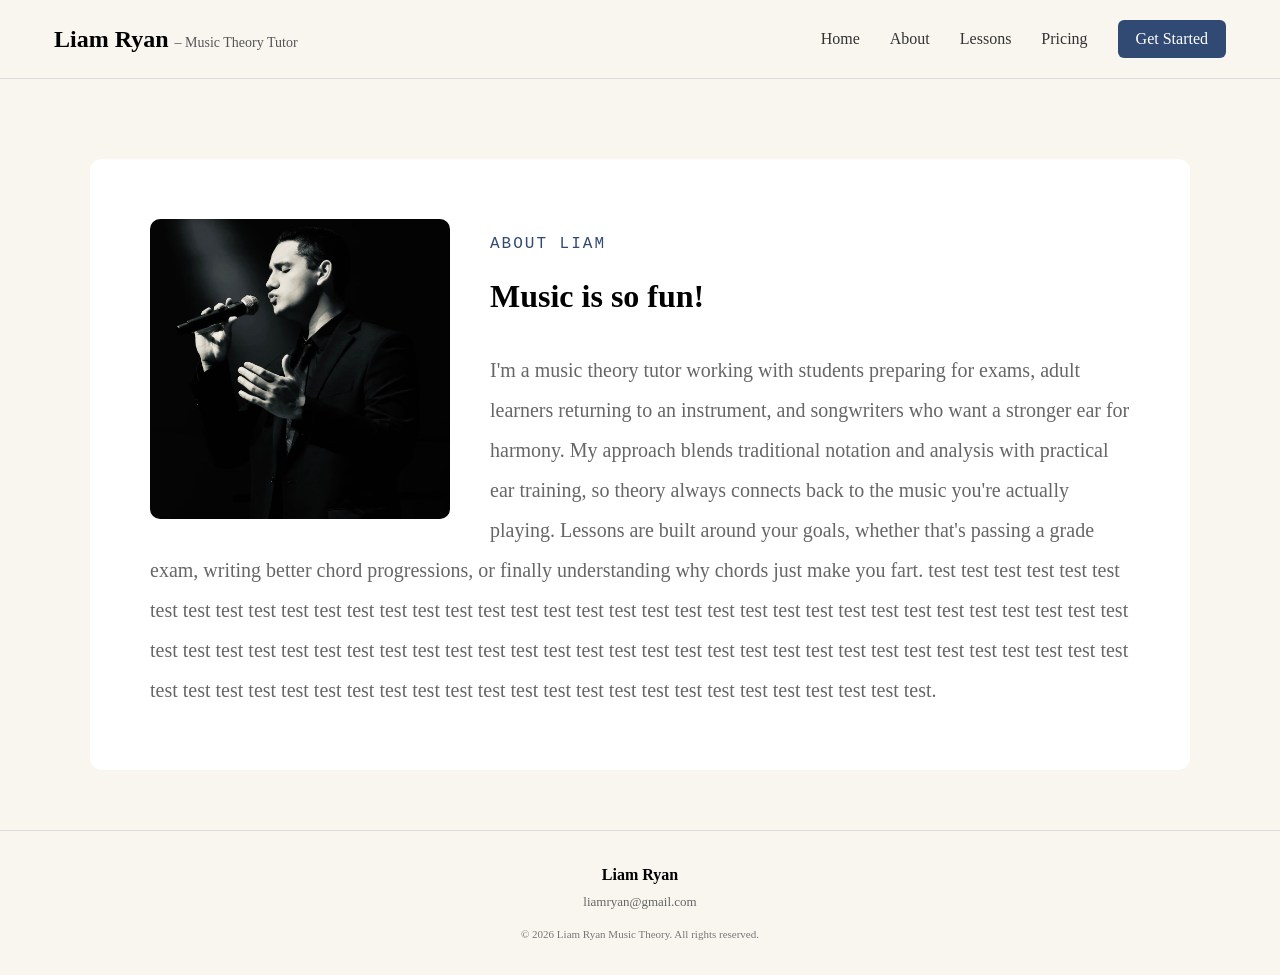
==== about.html @ 8f5fe886 "Seperate pages" ====
<!DOCTYPE html>
<html lang="en">

<head>
    <meta charset="UTF-8">
    <meta name="viewport" content="width=device-width, initial-scale=1.0">

    <title>About | LiamRyanMusic</title>

    <link rel="icon" type="image/png" href="images/favicon.png">

    <link rel="stylesheet" href="css/base.css">
    <link rel="stylesheet" href="css/header.css">
    <link rel="stylesheet" href="css/footer.css">
    <link rel="stylesheet" href="css/about.css">

</head>

<body>

    <div id="header-placeholder"></div>

    <main>

        <section class="about-section">

            <div class="about-box">

                <img class="about-photo" src="images/liam.jpeg" alt="Liam Ryan">

                <p class="about-label">
                    ABOUT LIAM
                </p>

                <h2 class="about-title">
                    Music is so fun!
                </h2>

                <p class="about-description">
                    I'm a music theory tutor working with students preparing for exams,
                    adult learners returning to an instrument, and songwriters who want
                    a stronger ear for harmony. My approach blends traditional notation
                    and analysis with practical ear training, so theory always connects
                    back to the music you're actually playing. Lessons are built around
                    your goals, whether that's passing a grade exam, writing better chord
                    progressions, or finally understanding why chords just make you fart.
                    test test test test test test test test test test test test test test test
                    test test test test test test test test test test test test test test test
                    test test test test test test test test test test test test test test test
                    test test test test test test test test test test test test test test test
                    test test test test test test test test test test test test test test test
                    test test test test test test test test test test test test test test test.
                </p>

            </div>

        </section>

    </main>

    <div id="footer-placeholder"></div>

    <script src="js/header.js"></script>
    <script src="js/footer.js"></script>

</body>

</html>
---- css/base.css ----
* {
    box-sizing: border-box;
}

body {
    background-color: #f9f6f0;
    margin: 0;
    font-family: Georgia, serif;
}

main {
    display: flex;
    flex-direction: column;
    align-items: center;
    margin-top: 80px;
}

.page {
    max-width: 1400px;
    margin: 0 auto;
    padding: 24px 48px;
}

hr {
    width: 100%;
    border: none;
    height: 1px;
    background-color: #ddd;
    margin: 80px 0;
}
---- css/header.css ----
header {
    display: flex;
    align-items: center;
    justify-content: space-between;

    padding: 20px 54px;
    border-bottom: 1px solid #ddd;
}

.name {
    font-size: 24px;
    font-weight: bold;
}

.subtitle {
    font-size: 14px;
    color: #555555;
    margin-left: 2px;
}

.navigation {
    display: flex;
    align-items: center;
    gap: 30px;
}

.navigation a {
    text-decoration: none;
    color: #333;
    font-size: 16px;
}

.navigation a:hover {
    color: #314A74;
}

.navigation .nav-button {
    background-color: #314A74;
    color: white;

    padding: 10px 18px;
    border-radius: 6px;
}

.navigation .nav-button:hover {
    background-color: #3d5a8c;
    color: white;
}
---- css/footer.css ----
footer {
    width: 100%;
    padding: 35px 20px;
    margin-top: 60px;
    border-top: 1px solid #ddd;
}

.footer-content {
    display: flex;
    flex-direction: column;

    align-items: center;
    text-align: center;
}

.footer-name {
    margin: 0 0 10px 0;

    font-size: 16px;
    font-weight: bold;
}

.footer-email {
    color: #666;
    text-decoration: none;

    font-size: 13px;

    margin-bottom: 18px;
}

.footer-email:hover {
    color: #314A74;
}

.footer-copyright {
    margin: 0;

    font-size: 11px;
    color: #777;
}
---- css/about.css ----
.about-section {
    width: 100%;
    max-width: 1100px;
    margin: 0 auto;
}

.about-box {
    width: 100%;
    background-color: white;
    border-radius: 12px;
    padding: 60px;
    overflow: auto;
}

.about-photo {
    width: 300px;
    height: 300px;
    object-fit: cover;
    border-radius: 10px;
    float: left;
    margin-right: 40px;
    margin-bottom: 0px;
}

.about-title {
    font-size: 32px;
    font-weight: bold;
    margin: 0;
}

.about-label {
    font-family: "Courier New", monospace;
    font-size: 16px;
    color: #314A74;
    letter-spacing: 2px;
    margin-bottom: 25px;
}

.about-description {
    font-size: 20px;
    color: #666666;
    line-height: 2;
    margin: 35px 0 0 0;
}
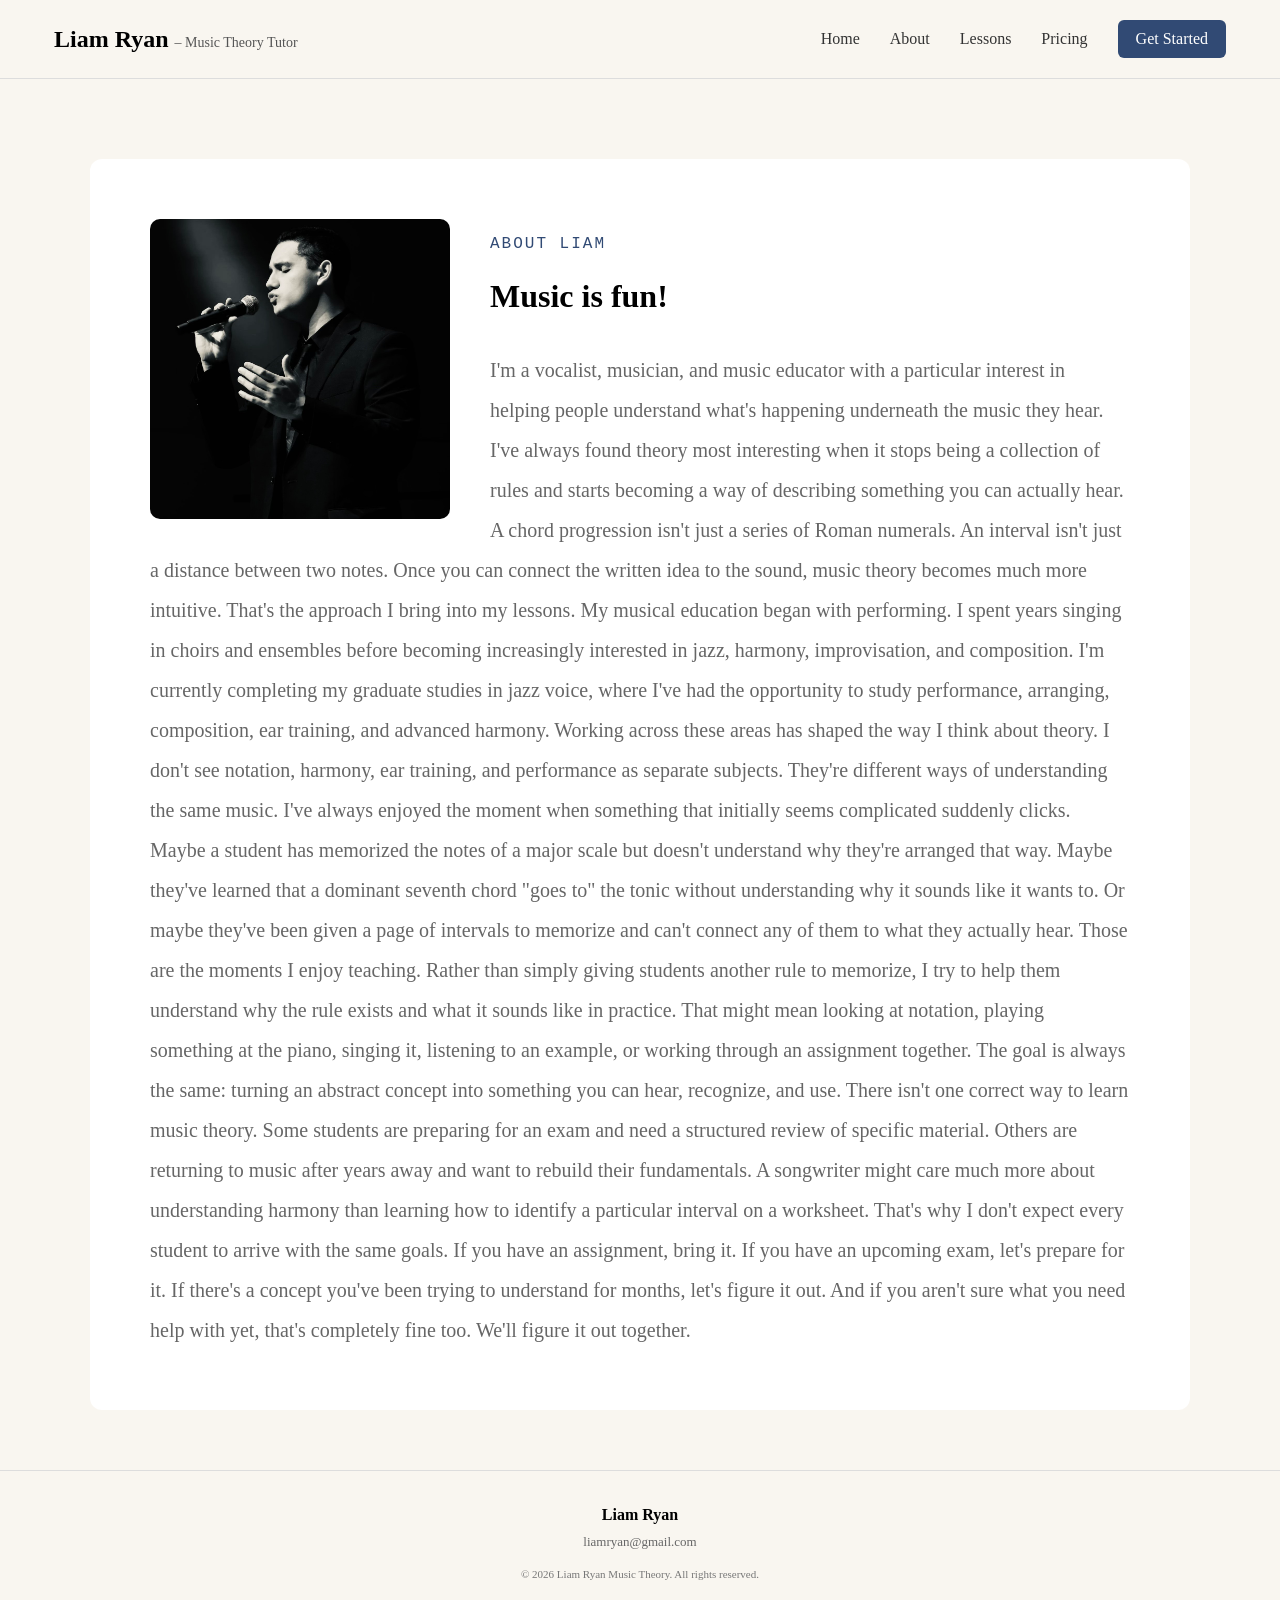
==== commit 6d0a2c6c: "No more farting" ====
--- a/about.html
+++ b/about.html
@@ -33,23 +33,26 @@
                 </p>
 
                 <h2 class="about-title">
-                    Music is so fun!
+                    Music is fun!
                 </h2>
 
                 <p class="about-description">
-                    I'm a music theory tutor working with students preparing for exams,
-                    adult learners returning to an instrument, and songwriters who want
-                    a stronger ear for harmony. My approach blends traditional notation
-                    and analysis with practical ear training, so theory always connects
-                    back to the music you're actually playing. Lessons are built around
-                    your goals, whether that's passing a grade exam, writing better chord
-                    progressions, or finally understanding why chords just make you fart.
-                    test test test test test test test test test test test test test test test
-                    test test test test test test test test test test test test test test test
-                    test test test test test test test test test test test test test test test
-                    test test test test test test test test test test test test test test test
-                    test test test test test test test test test test test test test test test
-                    test test test test test test test test test test test test test test test.
+                    I'm a vocalist, musician, and music educator with a particular interest in helping people understand what's happening underneath the music they hear.
+I've always found theory most interesting when it stops being a collection of rules and starts becoming a way of describing something you can actually hear. A chord progression isn't just a series of Roman numerals. An interval isn't just a distance between two notes. Once you can connect the written idea to the sound, music theory becomes much more intuitive.
+That's the approach I bring into my lessons. My musical education began with performing. I spent years singing in choirs and ensembles before becoming increasingly interested in jazz, harmony, improvisation, and composition.
+I'm currently completing my graduate studies in jazz voice, where I've had the opportunity to study performance, arranging, composition, ear training, and advanced harmony.
+Working across these areas has shaped the way I think about theory. I don't see notation, harmony, ear training, and performance as separate subjects. They're different ways of understanding the same music. I've always enjoyed the moment when something that initially seems complicated suddenly clicks.
+Maybe a student has memorized the notes of a major scale but doesn't understand why they're arranged that way. Maybe they've learned that a dominant seventh chord "goes to" the tonic without understanding why it sounds like it wants to. Or maybe they've been given a page of intervals to memorize and can't connect any of them to what they actually hear.
+Those are the moments I enjoy teaching.
+Rather than simply giving students another rule to memorize, I try to help them understand why the rule exists and what it sounds like in practice.
+That might mean looking at notation, playing something at the piano, singing it, listening to an example, or working through an assignment together. The goal is always the same: turning an abstract concept into something you can hear, recognize, and use. There isn't one correct way to learn music theory.
+Some students are preparing for an exam and need a structured review of specific material. Others are returning to music after years away and want to rebuild their fundamentals. A songwriter might care much more about understanding harmony than learning how to identify a particular interval on a worksheet.
+That's why I don't expect every student to arrive with the same goals.
+If you have an assignment, bring it.
+If you have an upcoming exam, let's prepare for it.
+If there's a concept you've been trying to understand for months, let's figure it out.
+And if you aren't sure what you need help with yet, that's completely fine too.
+We'll figure it out together.
                 </p>
 
             </div>
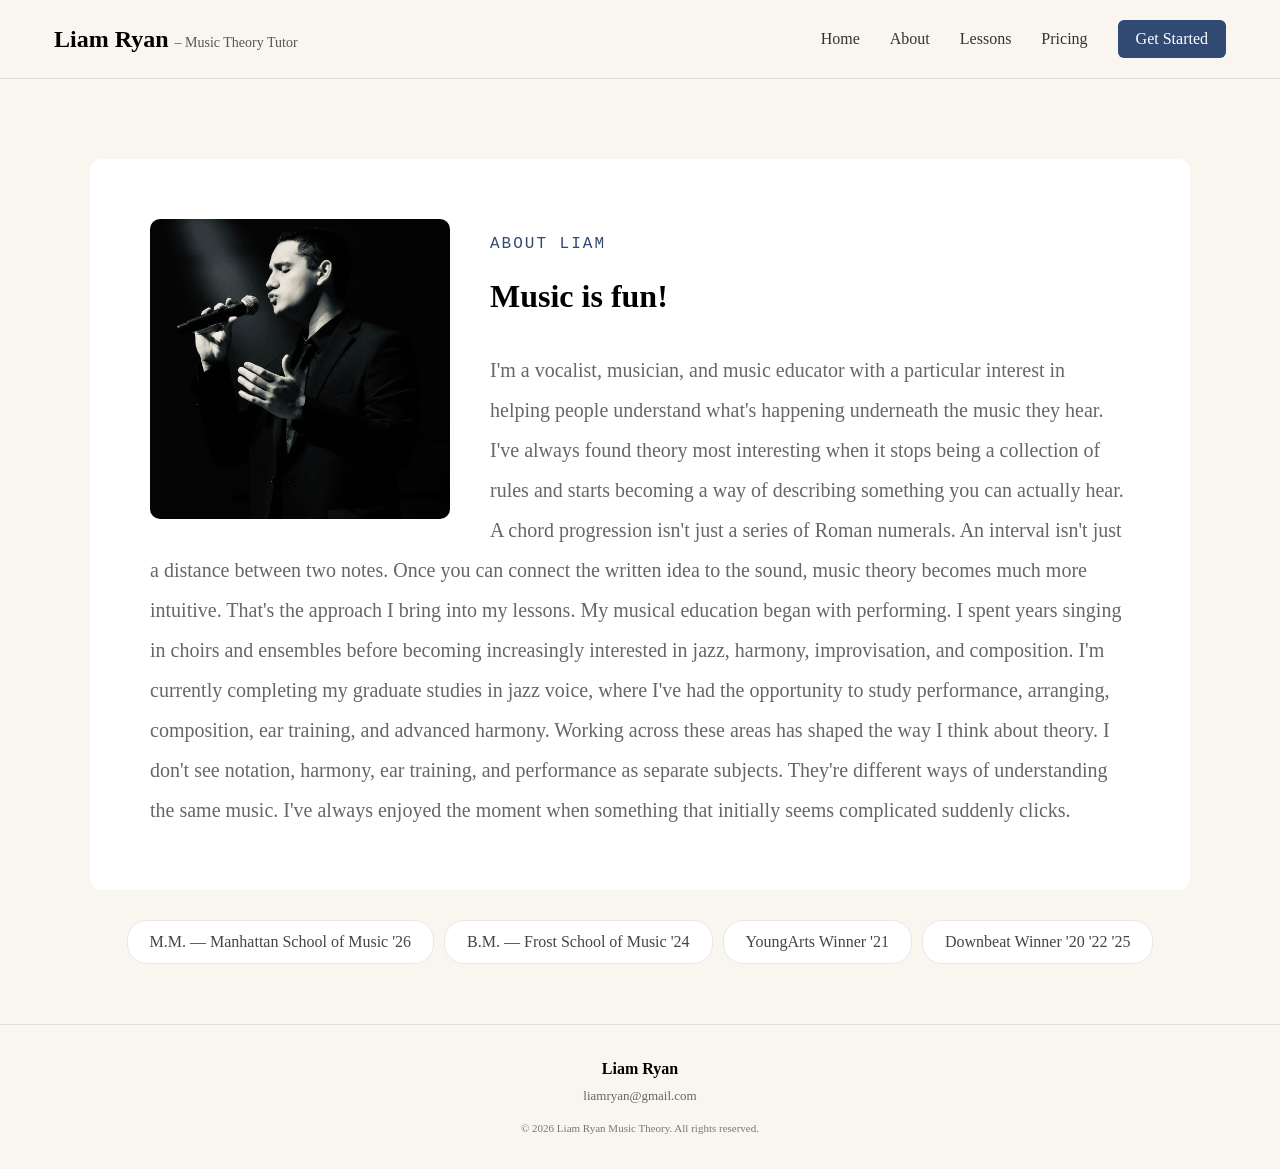
==== commit 98ace6ec: "Oh it's all coming together" ====
--- a/about.html
+++ b/about.html
@@ -37,23 +37,34 @@
                 </h2>
 
                 <p class="about-description">
-                    I'm a vocalist, musician, and music educator with a particular interest in helping people understand what's happening underneath the music they hear.
-I've always found theory most interesting when it stops being a collection of rules and starts becoming a way of describing something you can actually hear. A chord progression isn't just a series of Roman numerals. An interval isn't just a distance between two notes. Once you can connect the written idea to the sound, music theory becomes much more intuitive.
-That's the approach I bring into my lessons. My musical education began with performing. I spent years singing in choirs and ensembles before becoming increasingly interested in jazz, harmony, improvisation, and composition.
-I'm currently completing my graduate studies in jazz voice, where I've had the opportunity to study performance, arranging, composition, ear training, and advanced harmony.
-Working across these areas has shaped the way I think about theory. I don't see notation, harmony, ear training, and performance as separate subjects. They're different ways of understanding the same music. I've always enjoyed the moment when something that initially seems complicated suddenly clicks.
-Maybe a student has memorized the notes of a major scale but doesn't understand why they're arranged that way. Maybe they've learned that a dominant seventh chord "goes to" the tonic without understanding why it sounds like it wants to. Or maybe they've been given a page of intervals to memorize and can't connect any of them to what they actually hear.
-Those are the moments I enjoy teaching.
-Rather than simply giving students another rule to memorize, I try to help them understand why the rule exists and what it sounds like in practice.
-That might mean looking at notation, playing something at the piano, singing it, listening to an example, or working through an assignment together. The goal is always the same: turning an abstract concept into something you can hear, recognize, and use. There isn't one correct way to learn music theory.
-Some students are preparing for an exam and need a structured review of specific material. Others are returning to music after years away and want to rebuild their fundamentals. A songwriter might care much more about understanding harmony than learning how to identify a particular interval on a worksheet.
-That's why I don't expect every student to arrive with the same goals.
-If you have an assignment, bring it.
-If you have an upcoming exam, let's prepare for it.
-If there's a concept you've been trying to understand for months, let's figure it out.
-And if you aren't sure what you need help with yet, that's completely fine too.
-We'll figure it out together.
+                    I'm a vocalist, musician, and music educator with a particular interest in helping people understand
+                    what's happening underneath the music they hear.
+                    I've always found theory most interesting when it stops being a collection of rules and starts
+                    becoming a way of describing something you can actually hear. A chord progression isn't just a
+                    series of Roman numerals. An interval isn't just a distance between two notes. Once you can connect
+                    the written idea to the sound, music theory becomes much more intuitive.
+                    That's the approach I bring into my lessons. My musical education began with performing. I spent
+                    years singing in choirs and ensembles before becoming increasingly interested in jazz, harmony,
+                    improvisation, and composition.
+                    I'm currently completing my graduate studies in jazz voice, where I've had the opportunity to study
+                    performance, arranging, composition, ear training, and advanced harmony.
+                    Working across these areas has shaped the way I think about theory. I don't see notation, harmony,
+                    ear training, and performance as separate subjects. They're different ways of understanding the same
+                    music. I've always enjoyed the moment when something that initially seems complicated suddenly
+                    clicks.
                 </p>
+
+            </div>
+
+            <div class="about-qualifications">
+
+                <div class="qualification">M.M. — Manhattan School of Music '26</div>
+
+                <div class="qualification">B.M. — Frost School of Music '24</div>
+
+                <div class="qualification">YoungArts Winner '21</div>
+
+                <div class="qualification">Downbeat Winner '20 '22 '25</div>
 
             </div>
 
--- a/css/about.css
+++ b/css/about.css
@@ -41,4 +41,23 @@
     color: #666666;
     line-height: 2;
     margin: 35px 0 0 0;
+}
+
+.about-qualifications {
+    display: flex;
+    flex-wrap: wrap;
+    justify-content: center;
+    gap: 10px;
+
+    margin-top: 30px;
+}
+
+.qualification {
+    padding: 12px 22px;
+    background-color: white;
+    border: 1px solid #e8e8e8;
+    border-radius: 20px;
+    font-size: 16px;
+    color: #444;
+    white-space: nowrap;
 }
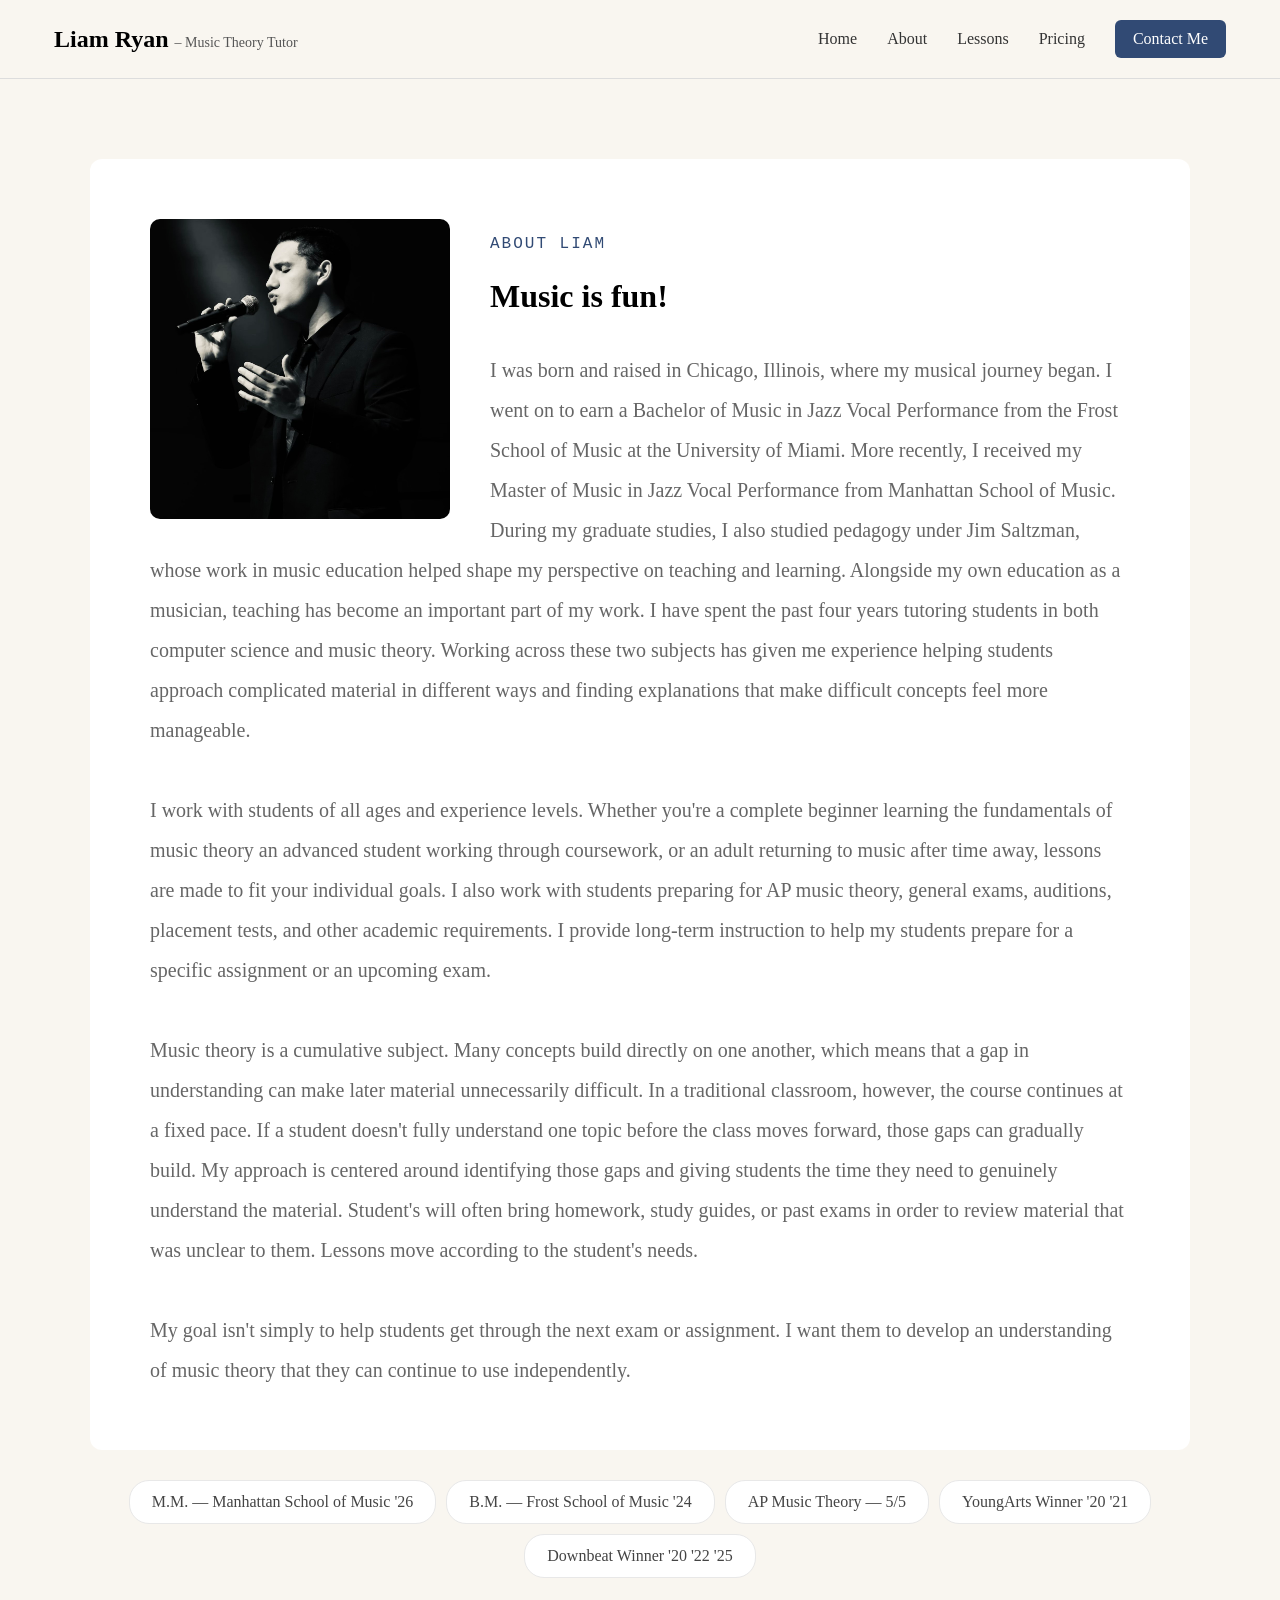
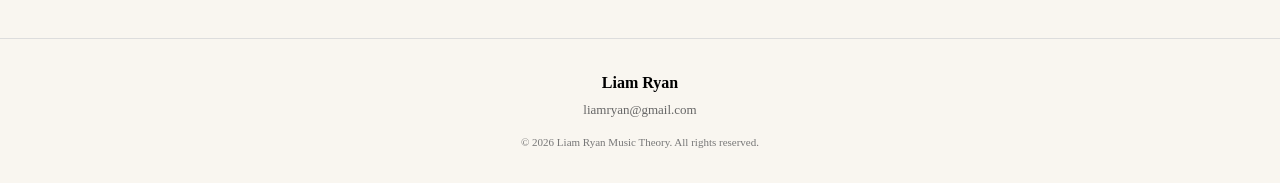
==== commit 181f92d0: "vars version" ====
--- a/about.html
+++ b/about.html
@@ -9,6 +9,7 @@
 
     <link rel="icon" type="image/png" href="images/favicon.png">
 
+    <link rel="stylesheet" href="css/vars.css">
     <link rel="stylesheet" href="css/base.css">
     <link rel="stylesheet" href="css/header.css">
     <link rel="stylesheet" href="css/footer.css">
@@ -37,21 +38,42 @@
                 </h2>
 
                 <p class="about-description">
-                    I'm a vocalist, musician, and music educator with a particular interest in helping people understand
-                    what's happening underneath the music they hear.
-                    I've always found theory most interesting when it stops being a collection of rules and starts
-                    becoming a way of describing something you can actually hear. A chord progression isn't just a
-                    series of Roman numerals. An interval isn't just a distance between two notes. Once you can connect
-                    the written idea to the sound, music theory becomes much more intuitive.
-                    That's the approach I bring into my lessons. My musical education began with performing. I spent
-                    years singing in choirs and ensembles before becoming increasingly interested in jazz, harmony,
-                    improvisation, and composition.
-                    I'm currently completing my graduate studies in jazz voice, where I've had the opportunity to study
-                    performance, arranging, composition, ear training, and advanced harmony.
-                    Working across these areas has shaped the way I think about theory. I don't see notation, harmony,
-                    ear training, and performance as separate subjects. They're different ways of understanding the same
-                    music. I've always enjoyed the moment when something that initially seems complicated suddenly
-                    clicks.
+                    I was born and raised in Chicago, Illinois, where my musical journey began. I went on to earn a
+                    Bachelor of Music in Jazz Vocal Performance from the Frost School of Music at the University of
+                    Miami. More recently, I received my Master of Music in Jazz Vocal Performance from Manhattan School
+                    of Music. During my graduate studies, I also studied pedagogy under Jim Saltzman, whose work in
+                    music education helped shape my perspective on teaching and learning.
+
+                    Alongside my own education as a musician, teaching has become an important part of my work. I have
+                    spent the past four years tutoring students in both computer science and music theory. Working
+                    across these two subjects has given me experience helping students approach complicated material in
+                    different ways and finding explanations that make difficult concepts feel more manageable.
+
+                    <br><br>
+
+                    I work with students of all ages and experience levels. Whether you're a complete beginner learning
+                    the fundamentals of music theory an advanced student working through coursework, or an adult
+                    returning to music after time away, lessons are made to fit your individual goals.
+
+                    I also work with students preparing for AP music theory, general exams, auditions, placement tests,
+                    and other academic requirements. I provide long-term instruction to help my students prepare for a
+                    specific assignment or an upcoming exam.
+
+                    <br><br>
+
+                    Music theory is a cumulative subject. Many concepts build directly on one another, which means that
+                    a gap in understanding can make later material unnecessarily difficult. In a traditional classroom,
+                    however, the course continues at a fixed pace. If a student doesn't fully understand
+                    one topic before the class moves forward, those gaps can gradually build.
+
+                    My approach is centered around identifying those gaps and giving students the time they need to
+                    genuinely understand the material. Student's will often bring homework, study guides, or past exams in
+                    order to review material that was unclear to them. Lessons move according to the student's needs.
+                    
+                    <br><br>
+
+                    My goal isn't simply to help students get through the next exam or assignment. I want them to
+                    develop an understanding of music theory that they can continue to use independently.
                 </p>
 
             </div>
@@ -62,7 +84,9 @@
 
                 <div class="qualification">B.M. — Frost School of Music '24</div>
 
-                <div class="qualification">YoungArts Winner '21</div>
+                <div class="qualification">AP Music Theory — 5/5 </div>
+
+                <div class="qualification">YoungArts Winner '20 '21</div>
 
                 <div class="qualification">Downbeat Winner '20 '22 '25</div>
 
--- a/css/vars.css
+++ b/css/vars.css
@@ -0,0 +1,10 @@
+:root {
+    /* COLORS */
+    --color-background: #f9f6f0;
+    --color-primary: #314A74;
+
+    --color-title: black;
+    --color-desc: #666666;
+    
+    --color-box: white;
+}
--- a/css/base.css
+++ b/css/base.css
@@ -3,7 +3,7 @@
 }
 
 body {
-    background-color: #f9f6f0;
+    background-color: var(--color-background);
     margin: 0;
     font-family: Georgia, serif;
 }
--- a/css/header.css
+++ b/css/header.css
@@ -31,11 +31,11 @@
 }
 
 .navigation a:hover {
-    color: #314A74;
+    color: var(--color-primary);
 }
 
 .navigation .nav-button {
-    background-color: #314A74;
+    background-color: var(--color-primary);
     color: white;
 
     padding: 10px 18px;
--- a/css/footer.css
+++ b/css/footer.css
@@ -21,7 +21,7 @@
 }
 
 .footer-email {
-    color: #666;
+    color: var(--color-desc);
     text-decoration: none;
 
     font-size: 13px;
@@ -30,7 +30,7 @@
 }
 
 .footer-email:hover {
-    color: #314A74;
+    color: var(--color-primary);
 }
 
 .footer-copyright {
--- a/css/about.css
+++ b/css/about.css
@@ -31,14 +31,14 @@
 .about-label {
     font-family: "Courier New", monospace;
     font-size: 16px;
-    color: #314A74;
+    color: var(--color-primary);
     letter-spacing: 2px;
     margin-bottom: 25px;
 }
 
 .about-description {
     font-size: 20px;
-    color: #666666;
+    color: var(--color-desc);
     line-height: 2;
     margin: 35px 0 0 0;
 }
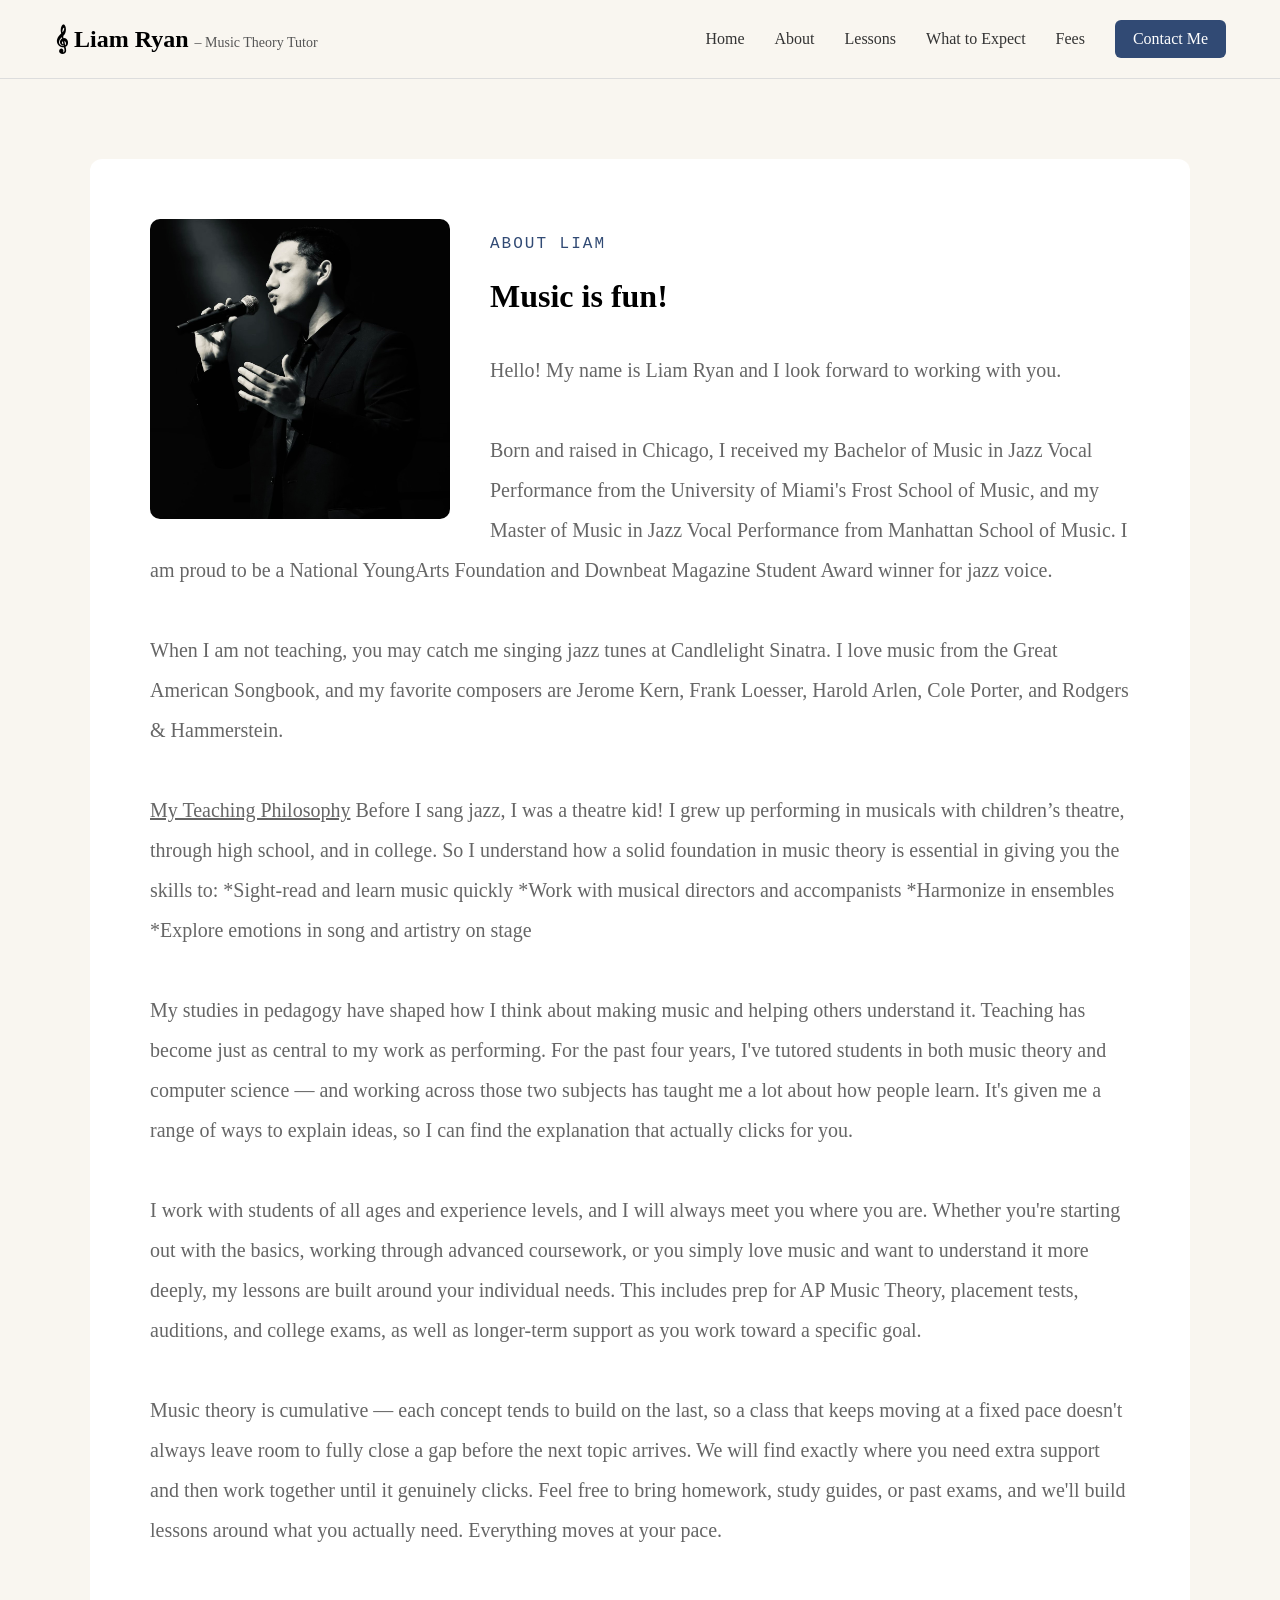
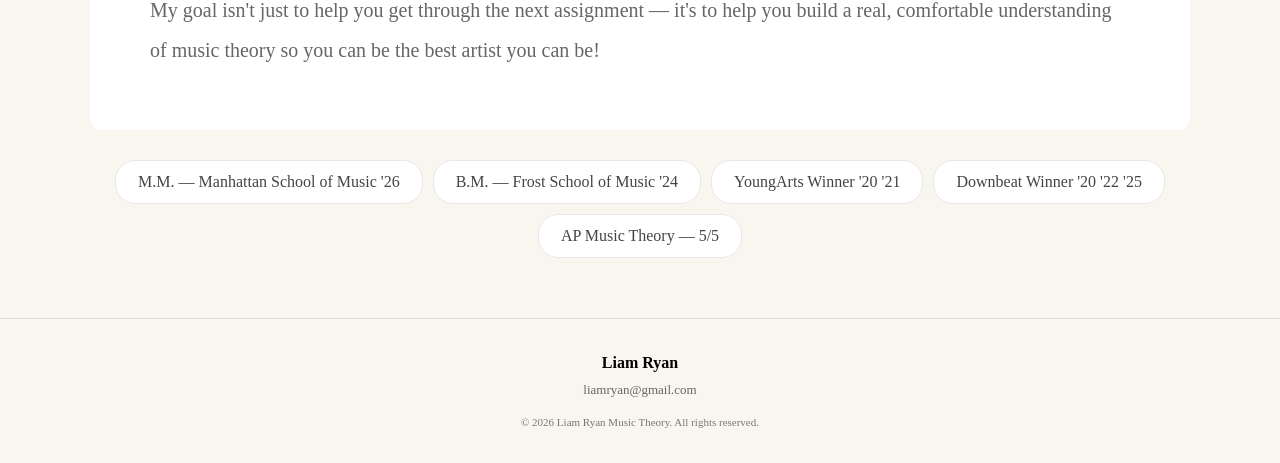
==== commit 68fc563b: "Update about" ====
--- a/about.html
+++ b/about.html
@@ -38,42 +38,27 @@
                 </h2>
 
                 <p class="about-description">
-                    I was born and raised in Chicago, Illinois, where my musical journey began. I went on to earn a
-                    Bachelor of Music in Jazz Vocal Performance from the Frost School of Music at the University of
-                    Miami. More recently, I received my Master of Music in Jazz Vocal Performance from Manhattan School
-                    of Music. During my graduate studies, I also studied pedagogy under Jim Saltzman, whose work in
-                    music education helped shape my perspective on teaching and learning.
+                    Hello! My name is Liam Ryan and I look forward to working with you. 
+                    <br><br>
+Born and raised in Chicago, I received my Bachelor of Music in Jazz Vocal Performance from the University of Miami's Frost School of Music, and my Master of Music in Jazz Vocal Performance from Manhattan School of Music. I am proud to be a National YoungArts Foundation and Downbeat Magazine Student Award winner for jazz voice. 
+<br><br>
+                    When I am not teaching, you may catch me singing jazz tunes at Candlelight Sinatra. I love music from the Great American Songbook, and my favorite composers are Jerome Kern, Frank Loesser, Harold Arlen, Cole Porter, and Rodgers & Hammerstein. 
+<br><br>
+                    <u>My Teaching Philosophy</u>
+Before I sang jazz, I was a theatre kid! I grew up performing in musicals with children’s theatre, through high school, and in college. So I understand how a solid foundation in music theory is essential in giving you the skills to: 
+*Sight-read and learn music quickly
+*Work with musical directors and accompanists
+*Harmonize in ensembles
+*Explore emotions in song and artistry on stage
+<br><br>
+                    My studies in pedagogy have shaped how I think about making music and helping others understand it. Teaching has become just as central to my work as performing. For the past four years, I've tutored students in both music theory and computer science — and working across those two subjects has taught me a lot about how people learn. It's given me a range of ways to explain ideas, so I can find the explanation that actually clicks for you.
+<br><br>
+                    I work with students of all ages and experience levels, and I will always meet you where you are. Whether you're starting out with the basics, working through advanced coursework, or you simply love music and want to understand it more deeply, my lessons are built around your individual needs. This includes prep for AP Music Theory, placement tests, auditions, and college exams, as well as longer-term support as you work toward a specific goal.
+<br><br>
+                    Music theory is cumulative — each concept tends to build on the last, so a class that keeps moving at a fixed pace doesn't always leave room to fully close a gap before the next topic arrives. We will find exactly where you need extra support and then work together until it genuinely clicks. Feel free to bring homework, study guides, or past exams, and we'll build lessons around what you actually need. Everything moves at your pace.
+<br><br>
+                    My goal isn't just to help you get through the next assignment — it's to help you build a real, comfortable understanding of music theory so you can be the best artist you can be!
 
-                    Alongside my own education as a musician, teaching has become an important part of my work. I have
-                    spent the past four years tutoring students in both computer science and music theory. Working
-                    across these two subjects has given me experience helping students approach complicated material in
-                    different ways and finding explanations that make difficult concepts feel more manageable.
-
-                    <br><br>
-
-                    I work with students of all ages and experience levels. Whether you're a complete beginner learning
-                    the fundamentals of music theory an advanced student working through coursework, or an adult
-                    returning to music after time away, lessons are made to fit your individual goals.
-
-                    I also work with students preparing for AP music theory, general exams, auditions, placement tests,
-                    and other academic requirements. I provide long-term instruction to help my students prepare for a
-                    specific assignment or an upcoming exam.
-
-                    <br><br>
-
-                    Music theory is a cumulative subject. Many concepts build directly on one another, which means that
-                    a gap in understanding can make later material unnecessarily difficult. In a traditional classroom,
-                    however, the course continues at a fixed pace. If a student doesn't fully understand
-                    one topic before the class moves forward, those gaps can gradually build.
-
-                    My approach is centered around identifying those gaps and giving students the time they need to
-                    genuinely understand the material. Student's will often bring homework, study guides, or past exams in
-                    order to review material that was unclear to them. Lessons move according to the student's needs.
-                    
-                    <br><br>
-
-                    My goal isn't simply to help students get through the next exam or assignment. I want them to
-                    develop an understanding of music theory that they can continue to use independently.
                 </p>
 
             </div>
@@ -84,11 +69,11 @@
 
                 <div class="qualification">B.M. — Frost School of Music '24</div>
 
-                <div class="qualification">AP Music Theory — 5/5 </div>
-
                 <div class="qualification">YoungArts Winner '20 '21</div>
 
                 <div class="qualification">Downbeat Winner '20 '22 '25</div>
+
+                <div class="qualification">AP Music Theory — 5/5 </div>
 
             </div>
 
@@ -103,4 +88,4 @@
 
 </body>
 
-</html>+</html>
--- a/css/header.css
+++ b/css/header.css
@@ -31,11 +31,11 @@
 }
 
 .navigation a:hover {
-    color: var(--color-primary);
+    color: #314A74;
 }
 
 .navigation .nav-button {
-    background-color: var(--color-primary);
+    background-color: #314A74;
     color: white;
 
     padding: 10px 18px;
@@ -45,4 +45,56 @@
 .navigation .nav-button:hover {
     background-color: #3d5a8c;
     color: white;
+}
+
+.hamburger {
+    display: none;
+    background: none;
+    border: none;
+    font-size: 24px;
+    cursor: pointer;
+}
+
+@media (max-width: 900px) {
+
+    header {
+        position: relative;
+    }
+
+    .navigation {
+        display: none;
+        position: absolute;
+        top: 100%;
+        right: 4px;
+
+        flex-direction: column;
+        align-items: stretch;
+        gap: 0;
+
+        width: 200px;
+
+        background-color: white;
+        border: 1px solid #ddd;
+        border-radius: 8px;
+        box-shadow: 0 4px 12px rgba(0, 0, 0, 0.08);
+
+        padding: 8px 0;
+    }
+
+    .navigation.open {
+        display: flex;
+    }
+
+    .navigation a {
+        padding: 12px 18px;
+    }
+
+    .navigation .nav-button {
+        margin: 4px 8px;
+        text-align: center;
+    }
+
+    .hamburger {
+        display: block;
+    }
 }
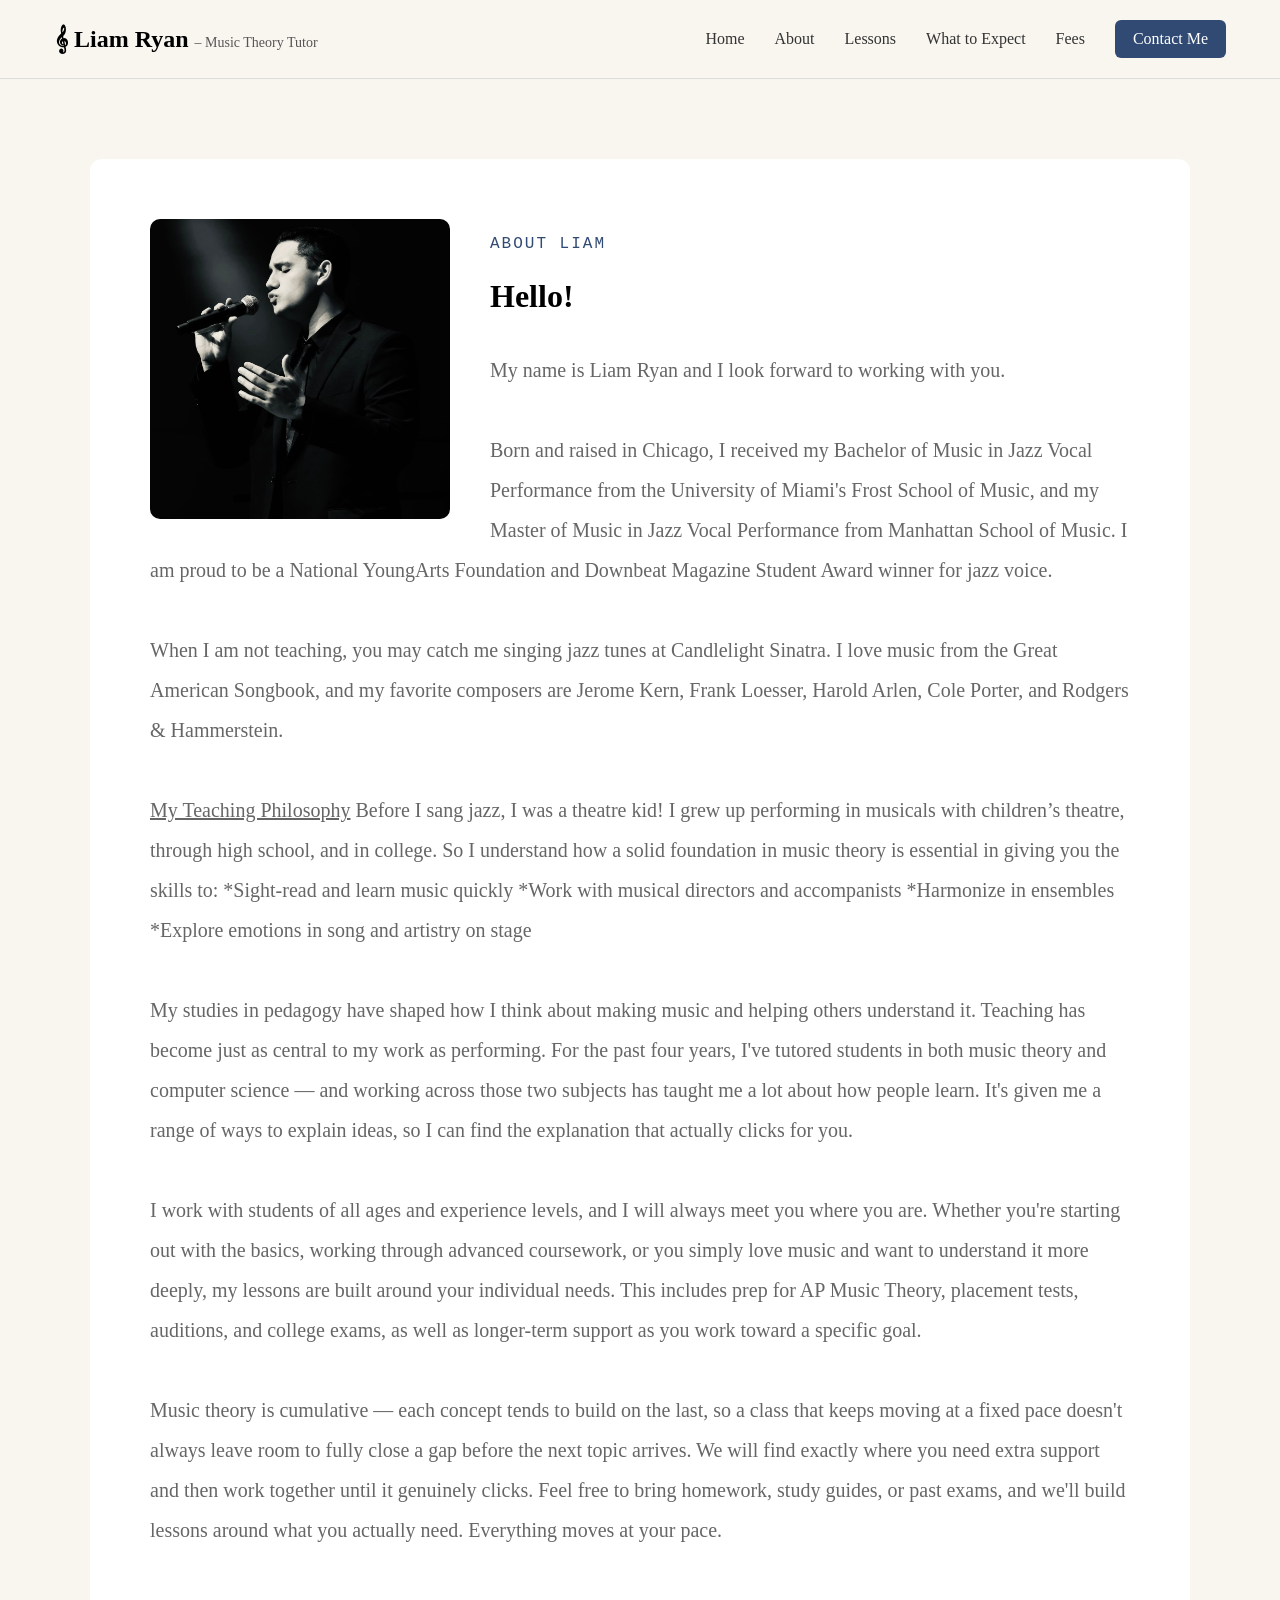
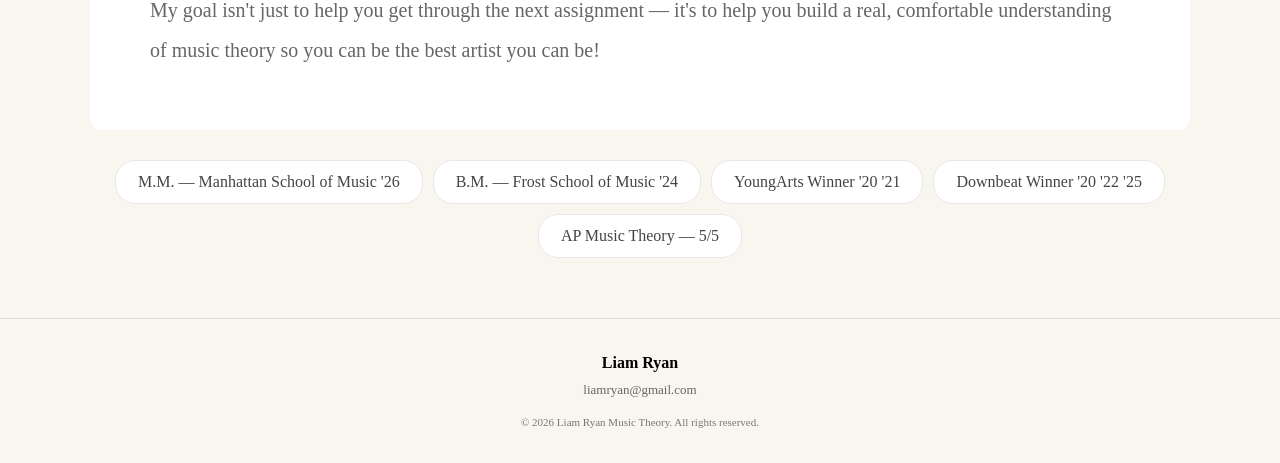
==== commit 4001f8b3: "Update about" ====
--- a/about.html
+++ b/about.html
@@ -34,11 +34,11 @@
                 </p>
 
                 <h2 class="about-title">
-                    Music is fun!
+                    Hello!
                 </h2>
 
                 <p class="about-description">
-                    Hello! My name is Liam Ryan and I look forward to working with you. 
+                    My name is Liam Ryan and I look forward to working with you. 
                     <br><br>
 Born and raised in Chicago, I received my Bachelor of Music in Jazz Vocal Performance from the University of Miami's Frost School of Music, and my Master of Music in Jazz Vocal Performance from Manhattan School of Music. I am proud to be a National YoungArts Foundation and Downbeat Magazine Student Award winner for jazz voice. 
 <br><br>
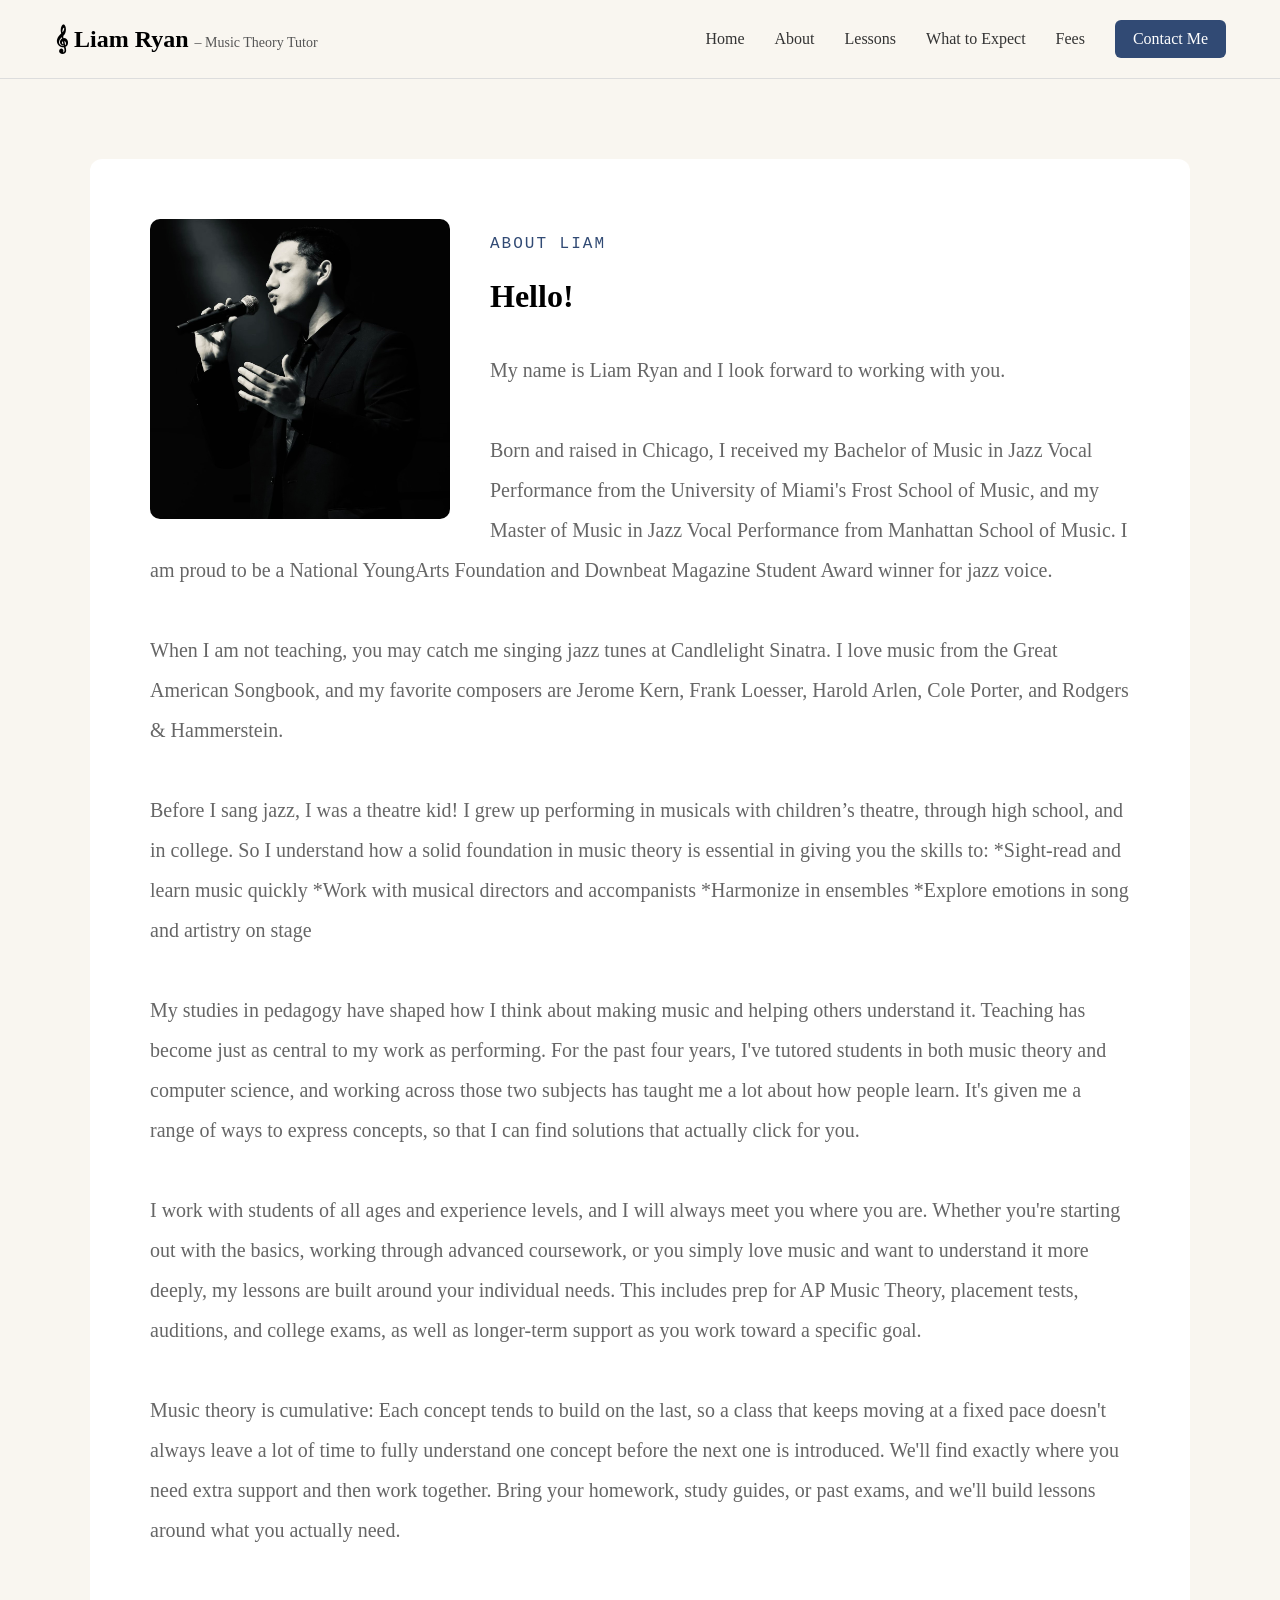
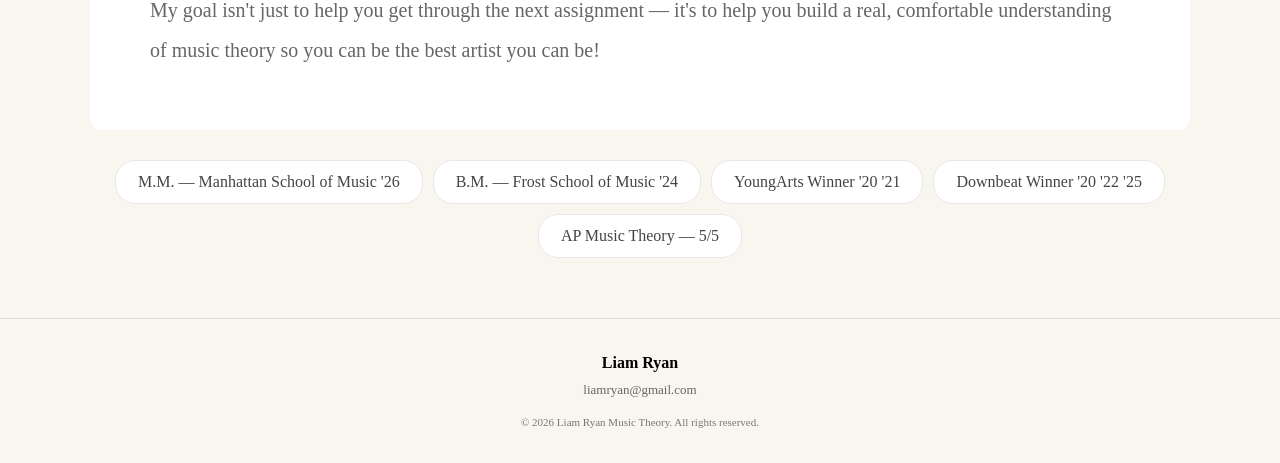
==== commit c1040f9b: "Update about" ====
--- a/about.html
+++ b/about.html
@@ -44,18 +44,18 @@
 <br><br>
                     When I am not teaching, you may catch me singing jazz tunes at Candlelight Sinatra. I love music from the Great American Songbook, and my favorite composers are Jerome Kern, Frank Loesser, Harold Arlen, Cole Porter, and Rodgers & Hammerstein. 
 <br><br>
-                    <u>My Teaching Philosophy</u>
+                
 Before I sang jazz, I was a theatre kid! I grew up performing in musicals with children’s theatre, through high school, and in college. So I understand how a solid foundation in music theory is essential in giving you the skills to: 
 *Sight-read and learn music quickly
 *Work with musical directors and accompanists
 *Harmonize in ensembles
 *Explore emotions in song and artistry on stage
 <br><br>
-                    My studies in pedagogy have shaped how I think about making music and helping others understand it. Teaching has become just as central to my work as performing. For the past four years, I've tutored students in both music theory and computer science — and working across those two subjects has taught me a lot about how people learn. It's given me a range of ways to explain ideas, so I can find the explanation that actually clicks for you.
+                    My studies in pedagogy have shaped how I think about making music and helping others understand it. Teaching has become just as central to my work as performing. For the past four years, I've tutored students in both music theory and computer science, and working across those two subjects has taught me a lot about how people learn. It's given me a range of ways to express concepts, so that I can find solutions that actually click for you.
 <br><br>
                     I work with students of all ages and experience levels, and I will always meet you where you are. Whether you're starting out with the basics, working through advanced coursework, or you simply love music and want to understand it more deeply, my lessons are built around your individual needs. This includes prep for AP Music Theory, placement tests, auditions, and college exams, as well as longer-term support as you work toward a specific goal.
 <br><br>
-                    Music theory is cumulative — each concept tends to build on the last, so a class that keeps moving at a fixed pace doesn't always leave room to fully close a gap before the next topic arrives. We will find exactly where you need extra support and then work together until it genuinely clicks. Feel free to bring homework, study guides, or past exams, and we'll build lessons around what you actually need. Everything moves at your pace.
+                    Music theory is cumulative: Each concept tends to build on the last, so a class that keeps moving at a fixed pace doesn't always leave a lot of time to fully understand one concept before the next one is introduced. We'll find exactly where you need extra support and then work together. Bring your homework, study guides, or past exams, and we'll build lessons around what you actually need. 
 <br><br>
                     My goal isn't just to help you get through the next assignment — it's to help you build a real, comfortable understanding of music theory so you can be the best artist you can be!
 
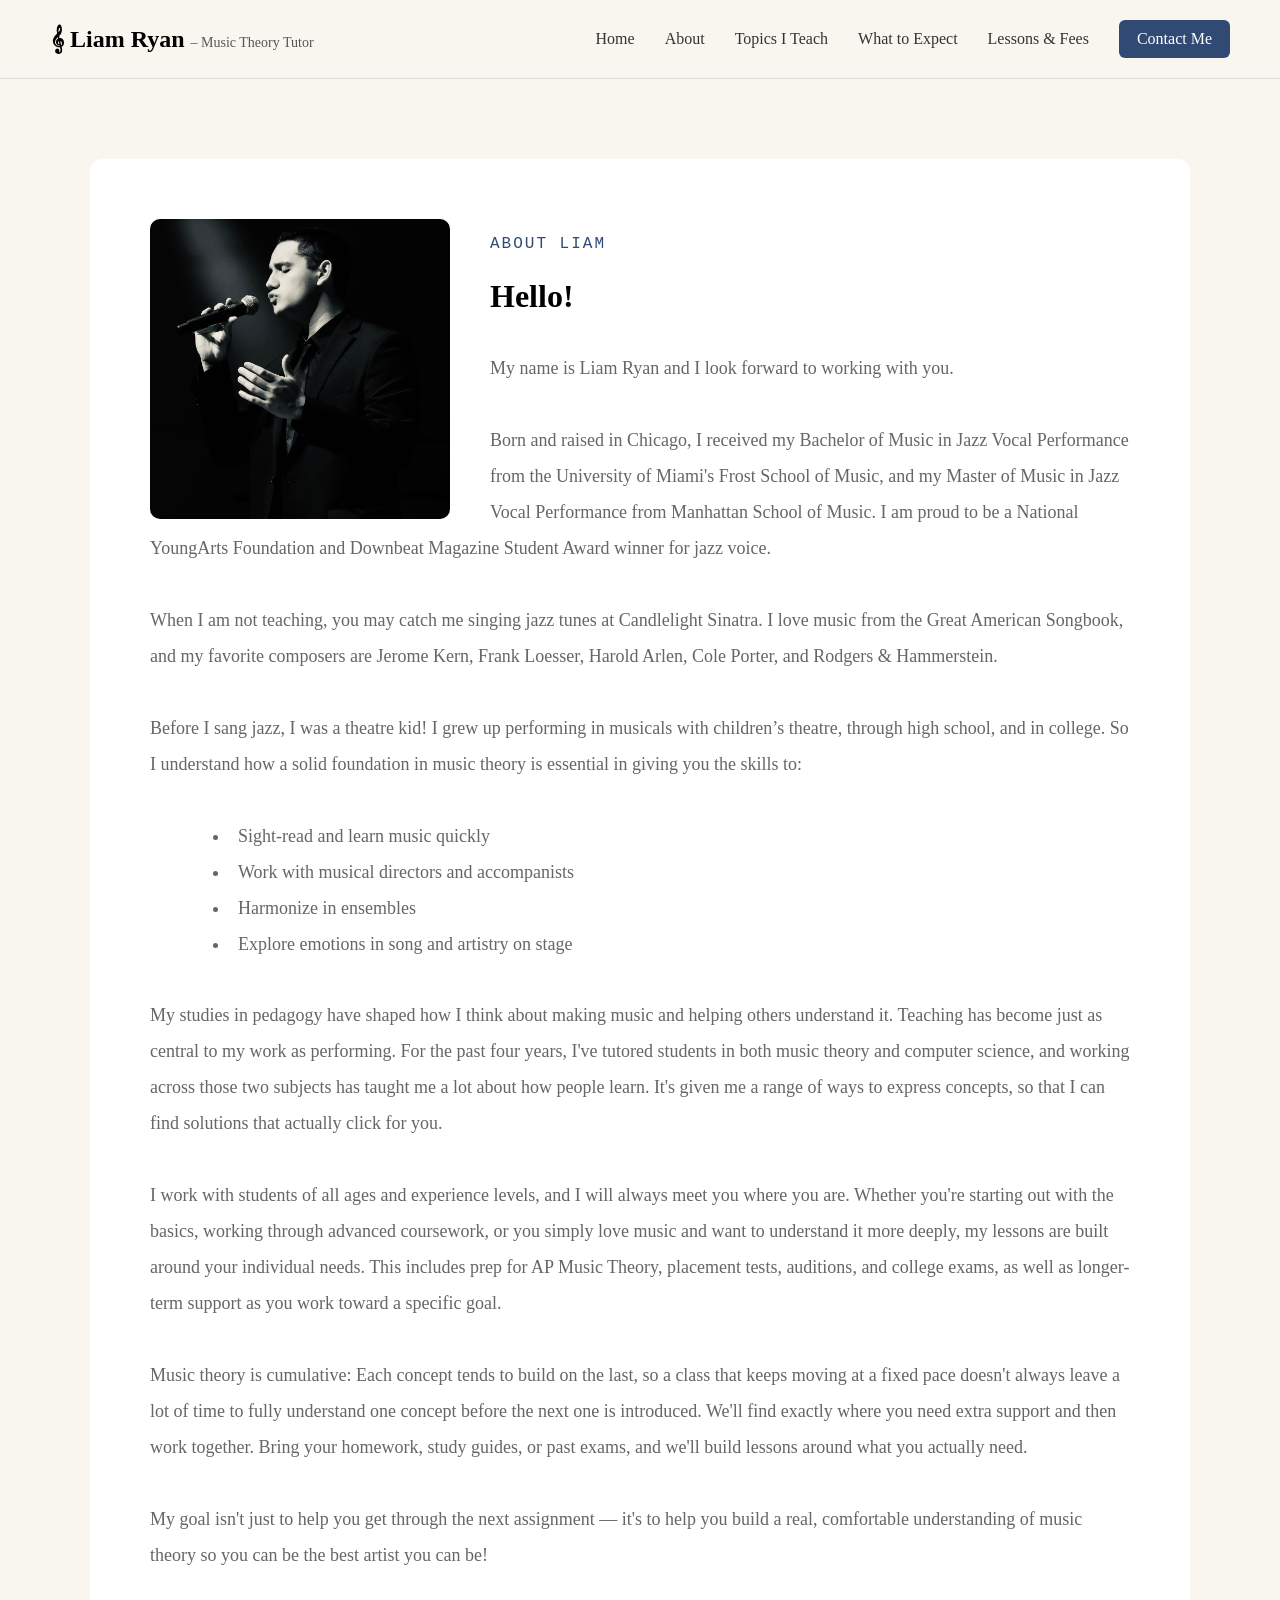
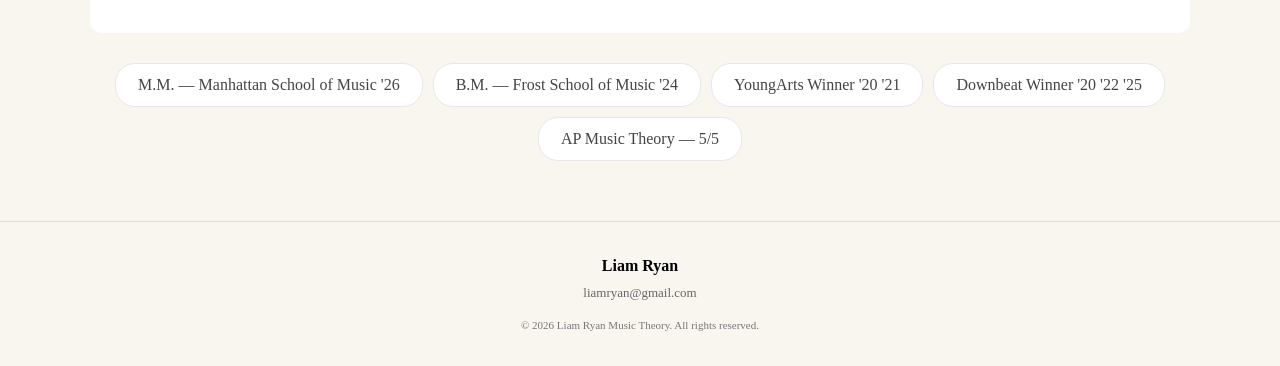
==== commit c32b5c61: "Can't trick me" ====
--- a/about.html
+++ b/about.html
@@ -38,26 +38,53 @@
                 </h2>
 
                 <p class="about-description">
-                    My name is Liam Ryan and I look forward to working with you. 
+                    My name is Liam Ryan and I look forward to working with you.
                     <br><br>
-Born and raised in Chicago, I received my Bachelor of Music in Jazz Vocal Performance from the University of Miami's Frost School of Music, and my Master of Music in Jazz Vocal Performance from Manhattan School of Music. I am proud to be a National YoungArts Foundation and Downbeat Magazine Student Award winner for jazz voice. 
-<br><br>
-                    When I am not teaching, you may catch me singing jazz tunes at Candlelight Sinatra. I love music from the Great American Songbook, and my favorite composers are Jerome Kern, Frank Loesser, Harold Arlen, Cole Porter, and Rodgers & Hammerstein. 
-<br><br>
-                
-Before I sang jazz, I was a theatre kid! I grew up performing in musicals with children’s theatre, through high school, and in college. So I understand how a solid foundation in music theory is essential in giving you the skills to: 
-*Sight-read and learn music quickly
-*Work with musical directors and accompanists
-*Harmonize in ensembles
-*Explore emotions in song and artistry on stage
-<br><br>
-                    My studies in pedagogy have shaped how I think about making music and helping others understand it. Teaching has become just as central to my work as performing. For the past four years, I've tutored students in both music theory and computer science, and working across those two subjects has taught me a lot about how people learn. It's given me a range of ways to express concepts, so that I can find solutions that actually click for you.
-<br><br>
-                    I work with students of all ages and experience levels, and I will always meet you where you are. Whether you're starting out with the basics, working through advanced coursework, or you simply love music and want to understand it more deeply, my lessons are built around your individual needs. This includes prep for AP Music Theory, placement tests, auditions, and college exams, as well as longer-term support as you work toward a specific goal.
-<br><br>
-                    Music theory is cumulative: Each concept tends to build on the last, so a class that keeps moving at a fixed pace doesn't always leave a lot of time to fully understand one concept before the next one is introduced. We'll find exactly where you need extra support and then work together. Bring your homework, study guides, or past exams, and we'll build lessons around what you actually need. 
-<br><br>
-                    My goal isn't just to help you get through the next assignment — it's to help you build a real, comfortable understanding of music theory so you can be the best artist you can be!
+                    Born and raised in Chicago, I received my Bachelor of Music in Jazz Vocal Performance from the
+                    University of Miami's Frost School of Music, and my Master of Music in Jazz Vocal Performance from
+                    Manhattan School of Music. I am proud to be a National YoungArts Foundation and Downbeat Magazine
+                    Student Award winner for jazz voice.
+                    <br><br>
+                    When I am not teaching, you may catch me singing jazz tunes at Candlelight Sinatra. I love music
+                    from the Great American Songbook, and my favorite composers are Jerome Kern, Frank Loesser, Harold
+                    Arlen, Cole Porter, and Rodgers & Hammerstein.
+                    <br><br>
+
+                    Before I sang jazz, I was a theatre kid! I grew up performing in musicals with children’s theatre,
+                    through high school, and in college. So I understand how a solid foundation in music theory is
+                    essential in giving you the skills to:
+                    <br><br>
+
+                </p>
+
+                <ul class="about-bullets">
+                    <li>Sight-read and learn music quickly</li>
+                    <li>Work with musical directors and accompanists</li>
+                    <li>Harmonize in ensembles</li>
+                    <li>Explore emotions in song and artistry on stage</li>
+                </ul>
+
+                <p class="about-description">
+
+                    My studies in pedagogy have shaped how I think about making music and helping others understand it.
+                    Teaching has become just as central to my work as performing. For the past four years, I've tutored
+                    students in both music theory and computer science, and working across those two subjects has taught
+                    me a lot about how people learn. It's given me a range of ways to express concepts, so that I can
+                    find solutions that actually click for you.
+                    <br><br>
+                    I work with students of all ages and experience levels, and I will always meet you where you are.
+                    Whether you're starting out with the basics, working through advanced coursework, or you simply love
+                    music and want to understand it more deeply, my lessons are built around your individual needs. This
+                    includes prep for AP Music Theory, placement tests, auditions, and college exams, as well as
+                    longer-term support as you work toward a specific goal.
+                    <br><br>
+                    Music theory is cumulative: Each concept tends to build on the last, so a class that keeps moving at
+                    a fixed pace doesn't always leave a lot of time to fully understand one concept before the next one
+                    is introduced. We'll find exactly where you need extra support and then work together. Bring your
+                    homework, study guides, or past exams, and we'll build lessons around what you actually need.
+                    <br><br>
+                    My goal isn't just to help you get through the next assignment — it's to help you build a real,
+                    comfortable understanding of music theory so you can be the best artist you can be!
 
                 </p>
 
@@ -88,4 +115,4 @@
 
 </body>
 
-</html>
+</html>
--- a/css/header.css
+++ b/css/header.css
@@ -3,7 +3,7 @@
     align-items: center;
     justify-content: space-between;
 
-    padding: 20px 54px;
+    padding: 20px 50px;
     border-bottom: 1px solid #ddd;
 }
 
@@ -16,6 +16,7 @@
     font-size: 14px;
     color: #555555;
     margin-left: 2px;
+    white-space: nowrap;
 }
 
 .navigation {
@@ -55,7 +56,7 @@
     cursor: pointer;
 }
 
-@media (max-width: 900px) {
+@media (max-width: 1100px) {
 
     header {
         position: relative;
--- a/css/about.css
+++ b/css/about.css
@@ -9,7 +9,6 @@
     background-color: white;
     border-radius: 12px;
     padding: 60px;
-    overflow: auto;
 }
 
 .about-photo {
@@ -37,10 +36,22 @@
 }
 
 .about-description {
-    font-size: 20px;
+    font-size: 18px;
     color: var(--color-desc);
     line-height: 2;
     margin: 35px 0 0 0;
+}
+
+.about-bullets {
+    font-size: 18px;
+    color: var(--color-desc);
+    line-height: 2;
+    margin: 0 0 35px 0;
+    padding-left: 80px;
+}
+
+.about-bullets li {
+    padding-left: 8px;
 }
 
 .about-qualifications {
@@ -60,4 +71,38 @@
     font-size: 16px;
     color: #444;
     white-space: nowrap;
+}
+
+@media (max-width: 700px) {
+
+    .about-box {
+        padding: 40px;
+    }
+
+    .about-photo {
+        width: 260px;
+        height: 260px;
+
+        float: none;
+        display: block;
+        margin: 0 auto 30px auto;
+    }
+
+    .about-label {
+        text-align: center;
+    }
+
+    .about-title {
+       text-align: center;
+    }
+
+    .about-description {
+        font-size: 16px;
+    }
+
+    .about-bullets {
+        font-size: 16px;
+        padding-left: 40px;
+    }
+
 }
